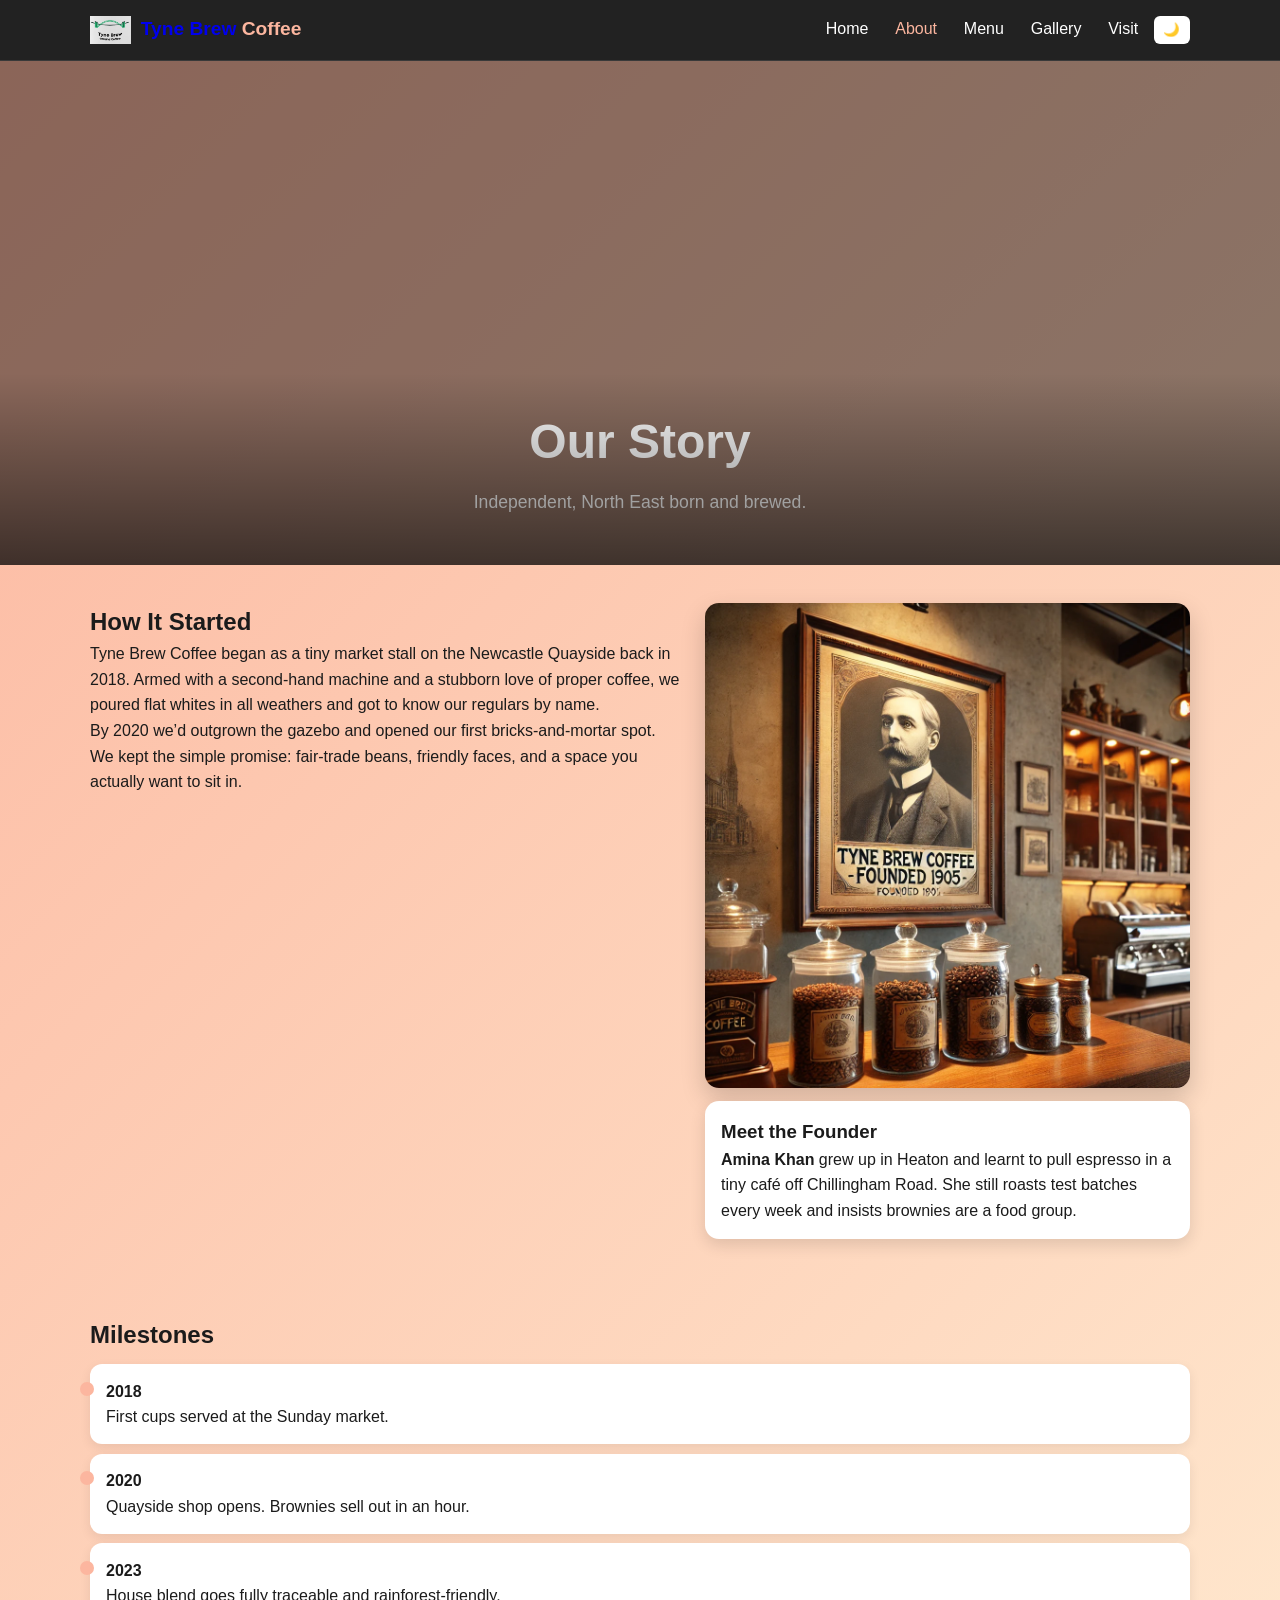
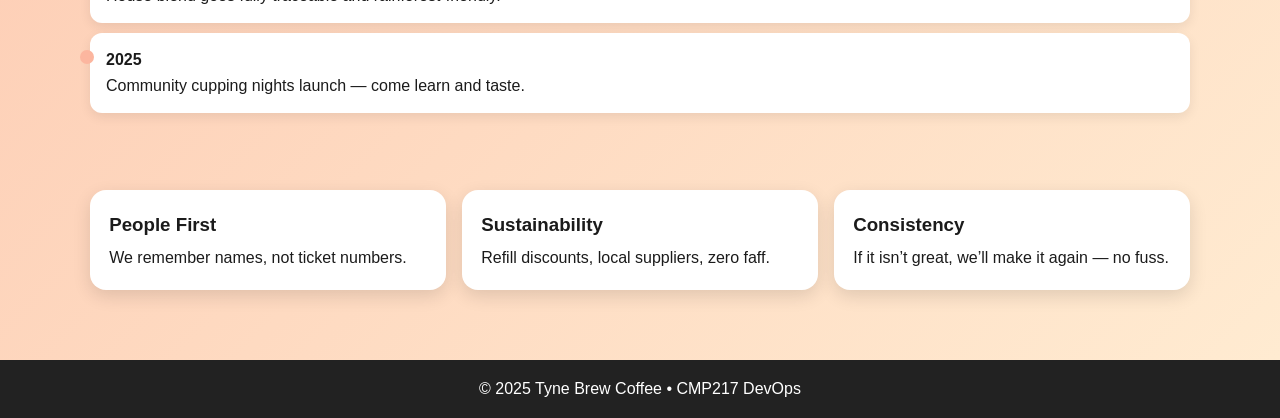
==== about.html @ 35b34dc0 "Initial commit - CMP217 Tyne Brew Coffee site" ====
<!DOCTYPE html>
<html lang="en-GB">
<head>
  <meta charset="utf-8" />
  <meta name="viewport" content="width=device-width,initial-scale=1" />
  <title>About – Tyne Brew Coffee</title>
  <link rel="stylesheet" href="assets/style.css" />
  <script defer src="assets/app.js"></script>
</head>
<body>
  <header class="site-header">
    <div class="wrap head">
      <a class="logo" href="index.html">
        <img src="images/logo.png" alt="Tyne Brew Coffee logo" class="logo-img">
        <span>Tyne Brew <strong>Coffee</strong></span>
      </a>
      <nav class="nav">
        <a href="index.html">Home</a>
        <a href="about.html" class="active">About</a>
        <a href="index.html#menu">Menu</a>
        <a href="index.html#gallery">Gallery</a>
        <a href="index.html#visit">Visit</a>
        <button id="themeToggle" aria-label="Toggle theme" title="Toggle light/dark">🌙</button>
      </nav>
    </div>
  </header>

  <!-- hero banner: swap founder or shop photo if you wish -->
  <section class="sub-hero" style="--hero:url('images/founder.png')">
    <div class="wrap sub-hero-inner">
      <h1>Our Story</h1>
      <p>Independent, North East born and brewed.</p>
    </div>
    <div class="gradient"></div>
  </section>

  <main>
    <section class="section about-grid">
      <div class="wrap grid-2">
        <div>
          <h2>How It Started</h2>
          <p>Tyne Brew Coffee began as a tiny market stall on the Newcastle Quayside back in 2018. Armed with a second-hand machine and a stubborn love of proper coffee, we poured flat whites in all weathers and got to know our regulars by name.</p>
          <p>By 2020 we’d outgrown the gazebo and opened our first bricks-and-mortar spot. We kept the simple promise: fair-trade beans, friendly faces, and a space you actually want to sit in.</p>
        </div>
        <div class="founder">
          <img src="images/founder.png" alt="Tyne Brew Coffee founder portrait">
          <div class="founder-card">
            <h3>Meet the Founder</h3>
            <p><strong>Amina Khan</strong> grew up in Heaton and learnt to pull espresso in a tiny café off Chillingham Road. She still roasts test batches every week and insists brownies are a food group.</p>
          </div>
        </div>
      </div>
    </section>

    <section class="section timeline">
      <div class="wrap">
        <h2>Milestones</h2>
        <ol class="steps">
          <li><span class="step-dot"></span><h4>2018</h4><p>First cups served at the Sunday market.</p></li>
          <li><span class="step-dot"></span><h4>2020</h4><p>Quayside shop opens. Brownies sell out in an hour.</p></li>
          <li><span class="step-dot"></span><h4>2023</h4><p>House blend goes fully traceable and rainforest-friendly.</p></li>
          <li><span class="step-dot"></span><h4>2025</h4><p>Community cupping nights launch — come learn and taste.</p></li>
        </ol>
      </div>
    </section>

    <section class="section values">
      <div class="wrap grid-3">
        <article class="pill"><h3>People First</h3><p>We remember names, not ticket numbers.</p></article>
        <article class="pill"><h3>Sustainability</h3><p>Refill discounts, local suppliers, zero faff.</p></article>
        <article class="pill"><h3>Consistency</h3><p>If it isn’t great, we’ll make it again — no fuss.</p></article>
      </div>
    </section>
  </main>

  <footer class="site-footer">
    <div class="wrap">
      <p>© 2025 Tyne Brew Coffee • CMP217 DevOps</p>
    </div>
  </footer>
</body>
</html>
---- assets/style.css ----
/* base */
*{margin:0;padding:0;box-sizing:border-box}
body{font-family:"Segoe UI",Tahoma,Geneva,Verdana,sans-serif;background:linear-gradient(135deg,#fcb69f,#ffecd2);color:#1b1b1b;line-height:1.6}
.wrap{width:min(1100px,92%);margin:0 auto}
a{text-decoration:none}

/* header */
.site-header{background:#222;color:#fff;position:sticky;top:0;z-index:1000;border-bottom:1px solid rgba(255,255,255,.1)}
.head{display:flex;justify-content:space-between;align-items:center;padding:.9rem 0}
.logo{display:flex;align-items:center;gap:.6rem;font-weight:800;font-size:1.2rem}
.logo-img{height:28px;width:auto}
.logo strong{color:#fcb69f}
.nav a{margin:0 .7rem;color:#fff;transition:.25s}
.nav a.active,.nav a:hover{color:#fcb69f}
.nav button{background:#fff;border:none;border-radius:6px;padding:.4rem .6rem;cursor:pointer}

/* hero */
.hero,.sub-hero{min-height:56vh;display:flex;align-items:flex-end;justify-content:center;text-align:center;color:#fff;background-size:cover;background-position:center;position:relative}
.hero::before,.sub-hero::before{content:"";position:absolute;inset:0;background:rgba(0,0,0,.45)}
.hero-inner,.sub-hero-inner{position:relative;padding:3rem 1rem}
.hero h1,.sub-hero h1{font-size:3rem;margin-bottom:.5rem}
.hero p,.sub-hero p{font-size:1.1rem;max-width:620px;margin:0 auto}
.btn{display:inline-block;margin-top:1rem;padding:.8rem 1.2rem;border-radius:30px;font-weight:600;transition:.25s}
.btn-primary{background:#fff;color:#333}.btn-primary:hover{background:#fcb69f;color:#fff}
.btn-ghost{border:2px solid #fff;color:#fff}.btn-ghost:hover{background:#fff;color:#333}
.gradient{position:absolute;inset:auto 0 0 0;height:38%;background:linear-gradient(180deg,transparent,rgba(0,0,0,.55))}

/* sections */
.section{padding:2.4rem 0}
.muted{color:#555}

/* highlights & values */
.grid-3{display:grid;grid-template-columns:repeat(auto-fit,minmax(220px,1fr));gap:1rem}
.pill{background:#fff;border-radius:16px;padding:1.2rem;box-shadow:0 6px 18px rgba(0,0,0,.12)}
.pill h3{margin:.1rem 0 .3rem}

/* menu */
.menu .cards{display:grid;grid-template-columns:repeat(auto-fit,minmax(220px,1fr));gap:1rem;margin-top:1rem}
.card{background:#fff;border-radius:16px;padding:1.2rem;box-shadow:0 6px 16px rgba(0,0,0,.12);position:relative}
.card .price{position:absolute;top:1rem;right:1rem;background:#fcb69f;color:#fff;border-radius:8px;padding:.2rem .6rem;font-weight:700}

/* gallery masonry */
.masonry{column-count:1;column-gap:1rem}
@media(min-width:580px){.masonry{column-count:2}}
@media(min-width:900px){.masonry{column-count:3}}
.masonry img{width:100%;margin:0 0 1rem;border-radius:12px;cursor:pointer;transition:transform .2s,box-shadow .2s}
.masonry img:hover{transform:translateY(-3px);box-shadow:0 12px 24px rgba(0,0,0,.25)}

/* testimonials slider */
.testimonials h2{text-align:left}
.slider{position:relative;min-height:90px;margin-top:1rem;overflow:hidden}
.slider blockquote{opacity:0;transform:translateY(10px);transition:.4s;position:absolute;inset:0;display:flex;align-items:center}
.slider blockquote.active{opacity:1;transform:none}
blockquote{font-size:1.05rem;background:#fff;border-left:6px solid #fcb69f;padding:1rem 1.2rem;border-radius:12px;box-shadow:0 6px 16px rgba(0,0,0,.08)}
cite{display:block;margin-left:.4rem;color:#666;margin-top:.4rem}

/* visit */
.visit-inner{display:grid;grid-template-columns:1fr 1fr;gap:1.5rem}
.badges span{display:inline-block;background:#fcb69f;color:#fff;padding:.35rem .7rem;margin:.2rem;border-radius:6px}
.map{width:100%;height:300px;border:0;border-radius:12px}

/* about page */
.grid-2{display:grid;grid-template-columns:1.1fr .9fr;gap:1.4rem}
.founder{display:grid;gap:.8rem;align-content:start}
.founder img{width:100%;border-radius:14px;box-shadow:0 10px 24px rgba(0,0,0,.18)}
.founder-card{background:#fff;border-radius:14px;padding:1rem;box-shadow:0 6px 16px rgba(0,0,0,.12)}
.timeline h2{margin-bottom:.6rem}
.steps{list-style:none;margin-top:.6rem;display:grid;gap:.6rem}
.steps li{background:#fff;border-radius:12px;padding:.9rem 1rem;position:relative;box-shadow:0 4px 12px rgba(0,0,0,.08)}
.step-dot{position:absolute;left:-10px;top:1.1rem;height:14px;width:14px;border-radius:50%;background:#fcb69f}

/* lightbox */
.lightbox{position:fixed;inset:0;background:rgba(0,0,0,.9);display:none;align-items:center;justify-content:center;z-index:2000}
.lightbox img{max-width:92vw;max-height:82vh;border-radius:12px;box-shadow:0 8px 24px rgba(0,0,0,.5)}
.lb-btn{position:absolute;background:rgba(255,255,255,.2);border:none;color:#fff;font-size:2rem;padding:.4rem .8rem;cursor:pointer;border-radius:8px;backdrop-filter:blur(6px)}
.lb-btn:hover{background:rgba(255,255,255,.35)}
.lb-btn.close{top:20px;right:20px}.lb-btn.prev{left:20px}.lb-btn.next{right:20px}

/* footer */
.site-footer{background:#222;color:#fff;text-align:center;padding:1rem;margin-top:2rem}

/* light mode */
.light-mode{background:linear-gradient(135deg,#fff9c4,#ffe0b2);color:#222}
.light-mode .site-footer{background:#fcb69f}
.light-mode .site-header{background:#fcb69f}
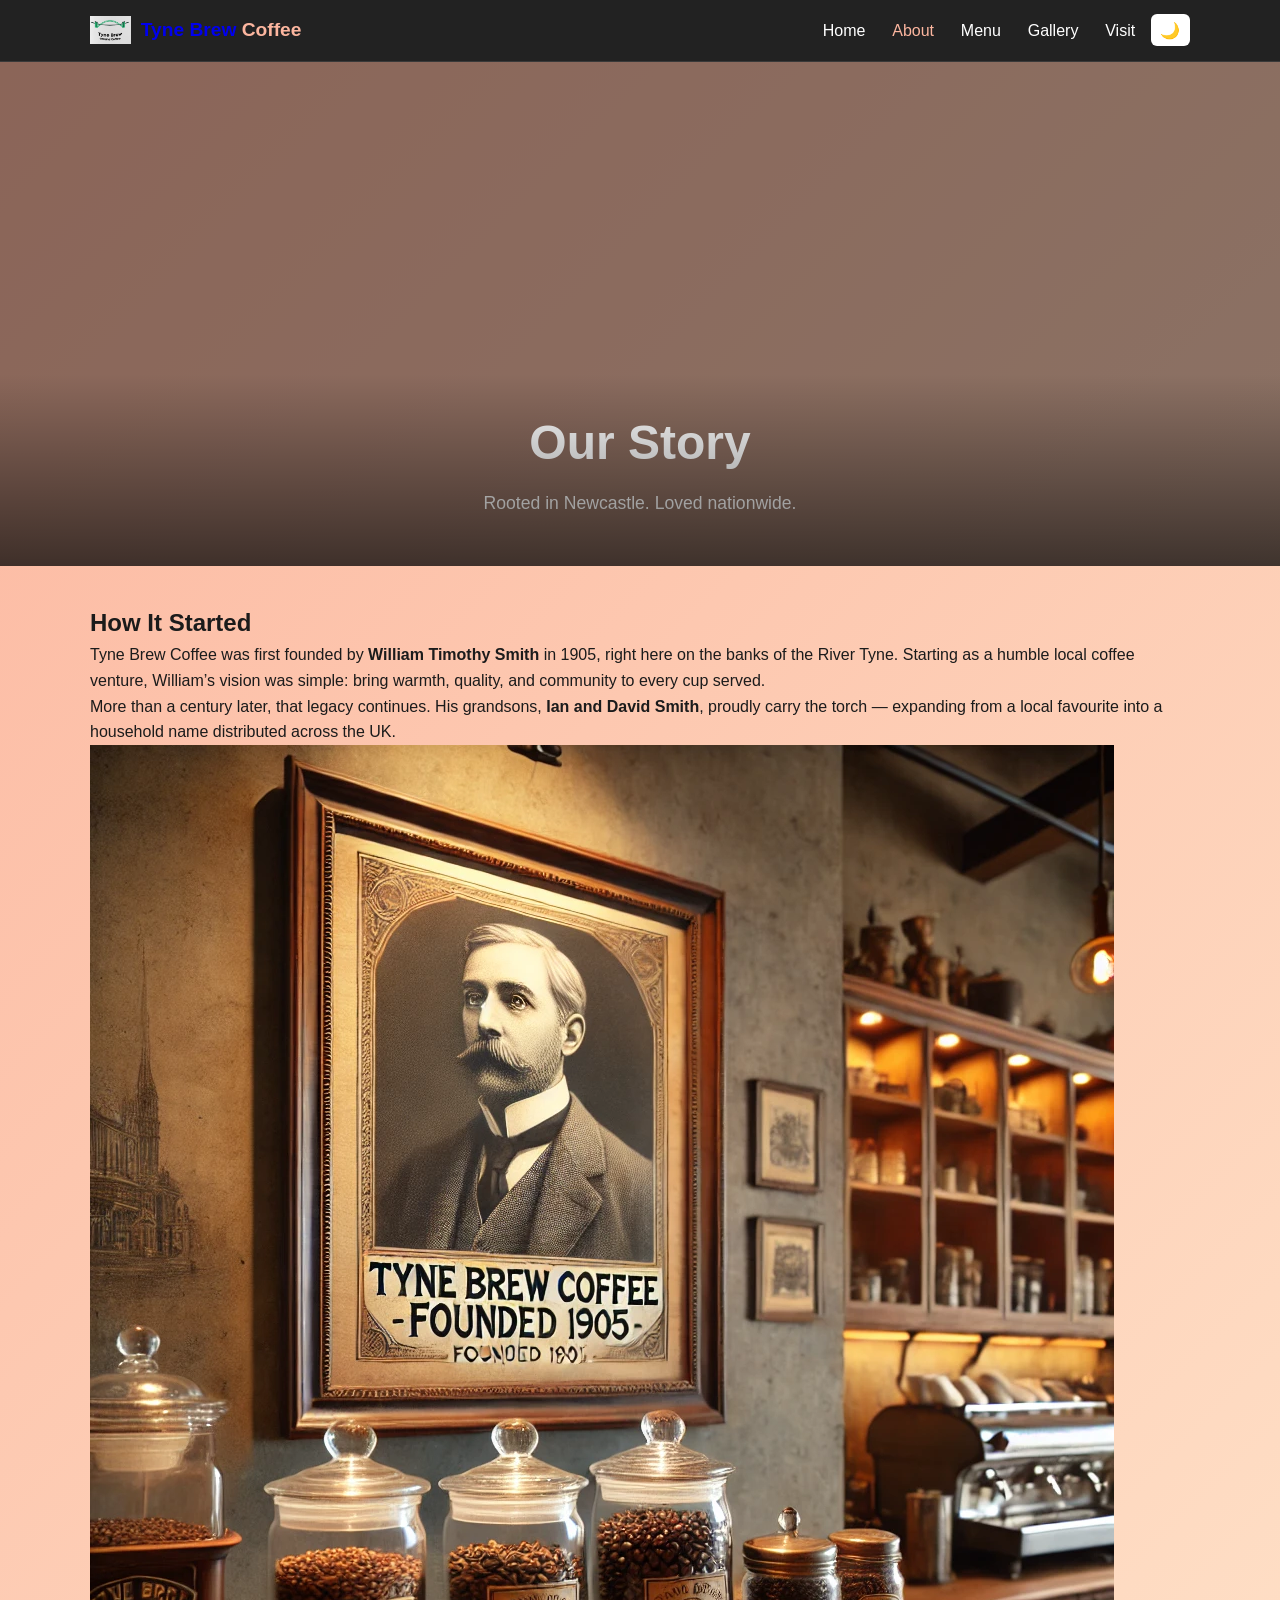
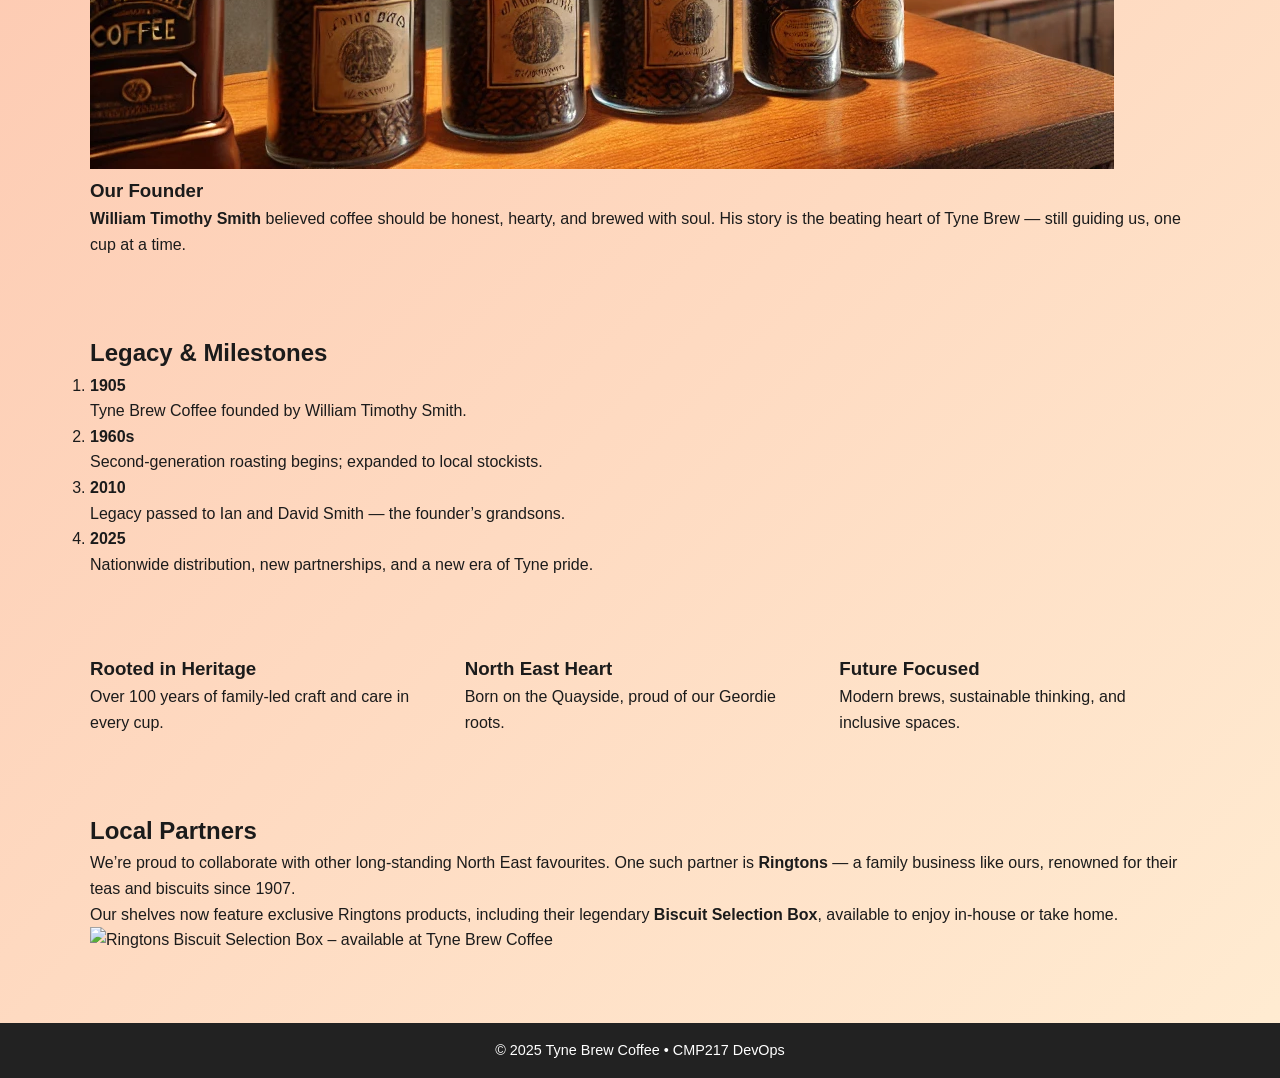
==== commit a34dac4a: "Updated website with new product page and enhanced style" ====
--- a/about.html
+++ b/about.html
@@ -25,50 +25,76 @@
     </div>
   </header>
 
-  <!-- hero banner: swap founder or shop photo if you wish -->
-  <section class="sub-hero" style="--hero:url('images/founder.png')">
+  <!-- Hero banner using founder image -->
+  <section class="sub-hero" style="--hero:url('images/founder.png')" aria-label="Our Story">
     <div class="wrap sub-hero-inner">
       <h1>Our Story</h1>
-      <p>Independent, North East born and brewed.</p>
+      <p>Rooted in Newcastle. Loved nationwide.</p>
     </div>
     <div class="gradient"></div>
   </section>
 
   <main>
-    <section class="section about-grid">
+    <!-- Founder Section -->
+    <section class="section about-grid" aria-label="Founder's Story">
       <div class="wrap grid-2">
         <div>
           <h2>How It Started</h2>
-          <p>Tyne Brew Coffee began as a tiny market stall on the Newcastle Quayside back in 2018. Armed with a second-hand machine and a stubborn love of proper coffee, we poured flat whites in all weathers and got to know our regulars by name.</p>
-          <p>By 2020 we’d outgrown the gazebo and opened our first bricks-and-mortar spot. We kept the simple promise: fair-trade beans, friendly faces, and a space you actually want to sit in.</p>
+          <p>Tyne Brew Coffee was first founded by <strong>William Timothy Smith</strong> in 1905, right here on the banks of the River Tyne. Starting as a humble local coffee venture, William’s vision was simple: bring warmth, quality, and community to every cup served.</p>
+          <p>More than a century later, that legacy continues. His grandsons, <strong>Ian and David Smith</strong>, proudly carry the torch — expanding from a local favourite into a household name distributed across the UK.</p>
         </div>
         <div class="founder">
-          <img src="images/founder.png" alt="Tyne Brew Coffee founder portrait">
+          <img src="images/founder.png" alt="Portrait of William Timothy Smith, founder of Tyne Brew Coffee">
           <div class="founder-card">
-            <h3>Meet the Founder</h3>
-            <p><strong>Amina Khan</strong> grew up in Heaton and learnt to pull espresso in a tiny café off Chillingham Road. She still roasts test batches every week and insists brownies are a food group.</p>
+            <h3>Our Founder</h3>
+            <p><strong>William Timothy Smith</strong> believed coffee should be honest, hearty, and brewed with soul. His story is the beating heart of Tyne Brew — still guiding us, one cup at a time.</p>
           </div>
         </div>
       </div>
     </section>
 
-    <section class="section timeline">
+    <!-- Timeline Section -->
+    <section class="section timeline" aria-label="Company Milestones">
       <div class="wrap">
-        <h2>Milestones</h2>
+        <h2>Legacy & Milestones</h2>
         <ol class="steps">
-          <li><span class="step-dot"></span><h4>2018</h4><p>First cups served at the Sunday market.</p></li>
-          <li><span class="step-dot"></span><h4>2020</h4><p>Quayside shop opens. Brownies sell out in an hour.</p></li>
-          <li><span class="step-dot"></span><h4>2023</h4><p>House blend goes fully traceable and rainforest-friendly.</p></li>
-          <li><span class="step-dot"></span><h4>2025</h4><p>Community cupping nights launch — come learn and taste.</p></li>
+          <li><span class="step-dot"></span><h4>1905</h4><p>Tyne Brew Coffee founded by William Timothy Smith.</p></li>
+          <li><span class="step-dot"></span><h4>1960s</h4><p>Second-generation roasting begins; expanded to local stockists.</p></li>
+          <li><span class="step-dot"></span><h4>2010</h4><p>Legacy passed to Ian and David Smith — the founder’s grandsons.</p></li>
+          <li><span class="step-dot"></span><h4>2025</h4><p>Nationwide distribution, new partnerships, and a new era of Tyne pride.</p></li>
         </ol>
       </div>
     </section>
 
-    <section class="section values">
+    <!-- Values Section -->
+    <section class="section values" aria-label="Core Values">
       <div class="wrap grid-3">
-        <article class="pill"><h3>People First</h3><p>We remember names, not ticket numbers.</p></article>
-        <article class="pill"><h3>Sustainability</h3><p>Refill discounts, local suppliers, zero faff.</p></article>
-        <article class="pill"><h3>Consistency</h3><p>If it isn’t great, we’ll make it again — no fuss.</p></article>
+        <article class="pill">
+          <h3>Rooted in Heritage</h3>
+          <p>Over 100 years of family-led craft and care in every cup.</p>
+        </article>
+        <article class="pill">
+          <h3>North East Heart</h3>
+          <p>Born on the Quayside, proud of our Geordie roots.</p>
+        </article>
+        <article class="pill">
+          <h3>Future Focused</h3>
+          <p>Modern brews, sustainable thinking, and inclusive spaces.</p>
+        </article>
+      </div>
+    </section>
+
+    <!-- Partners Section -->
+    <section class="section partners" aria-label="Ringtons Partnership">
+      <div class="wrap grid-2">
+        <div>
+          <h2>Local Partners</h2>
+          <p>We’re proud to collaborate with other long-standing North East favourites. One such partner is <strong>Ringtons</strong> — a family business like ours, renowned for their teas and biscuits since 1907.</p>
+          <p>Our shelves now feature exclusive Ringtons products, including their legendary <strong>Biscuit Selection Box</strong>, available to enjoy in-house or take home.</p>
+        </div>
+        <div>
+          <img src="images/rington_biscuit_box.png" alt="Ringtons Biscuit Selection Box – available at Tyne Brew Coffee" class="img-shadow">
+        </div>
       </div>
     </section>
   </main>
--- a/assets/style.css
+++ b/assets/style.css
@@ -1,85 +1,308 @@
 /* base */
-*{margin:0;padding:0;box-sizing:border-box}
-body{font-family:"Segoe UI",Tahoma,Geneva,Verdana,sans-serif;background:linear-gradient(135deg,#fcb69f,#ffecd2);color:#1b1b1b;line-height:1.6}
-.wrap{width:min(1100px,92%);margin:0 auto}
-a{text-decoration:none}
+* {
+  margin: 0;
+  padding: 0;
+  box-sizing: border-box;
+}
+
+body {
+  font-family: "Segoe UI", Tahoma, Geneva, Verdana, sans-serif;
+  background: linear-gradient(135deg, #fcb69f, #ffecd2);
+  color: #1b1b1b;
+  line-height: 1.6;
+  transition: background 0.3s ease, color 0.3s ease;
+}
+
+.wrap {
+  width: min(1100px, 92%);
+  margin: 0 auto;
+}
+
+a {
+  text-decoration: none;
+}
 
 /* header */
-.site-header{background:#222;color:#fff;position:sticky;top:0;z-index:1000;border-bottom:1px solid rgba(255,255,255,.1)}
-.head{display:flex;justify-content:space-between;align-items:center;padding:.9rem 0}
-.logo{display:flex;align-items:center;gap:.6rem;font-weight:800;font-size:1.2rem}
-.logo-img{height:28px;width:auto}
-.logo strong{color:#fcb69f}
-.nav a{margin:0 .7rem;color:#fff;transition:.25s}
-.nav a.active,.nav a:hover{color:#fcb69f}
-.nav button{background:#fff;border:none;border-radius:6px;padding:.4rem .6rem;cursor:pointer}
+.site-header {
+  background: #222;
+  color: #fff;
+  position: sticky;
+  top: 0;
+  z-index: 1000;
+  border-bottom: 1px solid rgba(255, 255, 255, 0.1);
+}
+
+.head {
+  display: flex;
+  justify-content: space-between;
+  align-items: center;
+  padding: 0.9rem 0;
+}
+
+.logo {
+  display: flex;
+  align-items: center;
+  gap: 0.6rem;
+  font-weight: 800;
+  font-size: 1.2rem;
+}
+
+.logo-img {
+  height: 28px;
+  width: auto;
+}
+
+.logo strong {
+  color: #fcb69f;
+}
+
+.nav a {
+  margin: 0 0.7rem;
+  color: #fff;
+  transition: 0.25s;
+}
+
+.nav a.active,
+.nav a:hover {
+  color: #fcb69f;
+}
+
+.nav button {
+  background: #fff;
+  border: none;
+  border-radius: 6px;
+  padding: 0.4rem 0.6rem;
+  cursor: pointer;
+  font-size: 1rem;
+}
 
 /* hero */
-.hero,.sub-hero{min-height:56vh;display:flex;align-items:flex-end;justify-content:center;text-align:center;color:#fff;background-size:cover;background-position:center;position:relative}
-.hero::before,.sub-hero::before{content:"";position:absolute;inset:0;background:rgba(0,0,0,.45)}
-.hero-inner,.sub-hero-inner{position:relative;padding:3rem 1rem}
-.hero h1,.sub-hero h1{font-size:3rem;margin-bottom:.5rem}
-.hero p,.sub-hero p{font-size:1.1rem;max-width:620px;margin:0 auto}
-.btn{display:inline-block;margin-top:1rem;padding:.8rem 1.2rem;border-radius:30px;font-weight:600;transition:.25s}
-.btn-primary{background:#fff;color:#333}.btn-primary:hover{background:#fcb69f;color:#fff}
-.btn-ghost{border:2px solid #fff;color:#fff}.btn-ghost:hover{background:#fff;color:#333}
-.gradient{position:absolute;inset:auto 0 0 0;height:38%;background:linear-gradient(180deg,transparent,rgba(0,0,0,.55))}
-
-/* sections */
-.section{padding:2.4rem 0}
-.muted{color:#555}
-
-/* highlights & values */
-.grid-3{display:grid;grid-template-columns:repeat(auto-fit,minmax(220px,1fr));gap:1rem}
-.pill{background:#fff;border-radius:16px;padding:1.2rem;box-shadow:0 6px 18px rgba(0,0,0,.12)}
-.pill h3{margin:.1rem 0 .3rem}
-
-/* menu */
-.menu .cards{display:grid;grid-template-columns:repeat(auto-fit,minmax(220px,1fr));gap:1rem;margin-top:1rem}
-.card{background:#fff;border-radius:16px;padding:1.2rem;box-shadow:0 6px 16px rgba(0,0,0,.12);position:relative}
-.card .price{position:absolute;top:1rem;right:1rem;background:#fcb69f;color:#fff;border-radius:8px;padding:.2rem .6rem;font-weight:700}
-
-/* gallery masonry */
-.masonry{column-count:1;column-gap:1rem}
-@media(min-width:580px){.masonry{column-count:2}}
-@media(min-width:900px){.masonry{column-count:3}}
-.masonry img{width:100%;margin:0 0 1rem;border-radius:12px;cursor:pointer;transition:transform .2s,box-shadow .2s}
-.masonry img:hover{transform:translateY(-3px);box-shadow:0 12px 24px rgba(0,0,0,.25)}
-
-/* testimonials slider */
-.testimonials h2{text-align:left}
-.slider{position:relative;min-height:90px;margin-top:1rem;overflow:hidden}
-.slider blockquote{opacity:0;transform:translateY(10px);transition:.4s;position:absolute;inset:0;display:flex;align-items:center}
-.slider blockquote.active{opacity:1;transform:none}
-blockquote{font-size:1.05rem;background:#fff;border-left:6px solid #fcb69f;padding:1rem 1.2rem;border-radius:12px;box-shadow:0 6px 16px rgba(0,0,0,.08)}
-cite{display:block;margin-left:.4rem;color:#666;margin-top:.4rem}
-
-/* visit */
-.visit-inner{display:grid;grid-template-columns:1fr 1fr;gap:1.5rem}
-.badges span{display:inline-block;background:#fcb69f;color:#fff;padding:.35rem .7rem;margin:.2rem;border-radius:6px}
-.map{width:100%;height:300px;border:0;border-radius:12px}
-
-/* about page */
-.grid-2{display:grid;grid-template-columns:1.1fr .9fr;gap:1.4rem}
-.founder{display:grid;gap:.8rem;align-content:start}
-.founder img{width:100%;border-radius:14px;box-shadow:0 10px 24px rgba(0,0,0,.18)}
-.founder-card{background:#fff;border-radius:14px;padding:1rem;box-shadow:0 6px 16px rgba(0,0,0,.12)}
-.timeline h2{margin-bottom:.6rem}
-.steps{list-style:none;margin-top:.6rem;display:grid;gap:.6rem}
-.steps li{background:#fff;border-radius:12px;padding:.9rem 1rem;position:relative;box-shadow:0 4px 12px rgba(0,0,0,.08)}
-.step-dot{position:absolute;left:-10px;top:1.1rem;height:14px;width:14px;border-radius:50%;background:#fcb69f}
-
-/* lightbox */
-.lightbox{position:fixed;inset:0;background:rgba(0,0,0,.9);display:none;align-items:center;justify-content:center;z-index:2000}
-.lightbox img{max-width:92vw;max-height:82vh;border-radius:12px;box-shadow:0 8px 24px rgba(0,0,0,.5)}
-.lb-btn{position:absolute;background:rgba(255,255,255,.2);border:none;color:#fff;font-size:2rem;padding:.4rem .8rem;cursor:pointer;border-radius:8px;backdrop-filter:blur(6px)}
-.lb-btn:hover{background:rgba(255,255,255,.35)}
-.lb-btn.close{top:20px;right:20px}.lb-btn.prev{left:20px}.lb-btn.next{right:20px}
+.hero,
+.sub-hero {
+  min-height: 56vh;
+  display: flex;
+  align-items: flex-end;
+  justify-content: center;
+  text-align: center;
+  color: #fff;
+  background-size: cover;
+  background-position: center;
+  position: relative;
+}
+
+.hero::before,
+.sub-hero::before {
+  content: "";
+  position: absolute;
+  inset: 0;
+  background: rgba(0, 0, 0, 0.45);
+}
+
+.hero-inner,
+.sub-hero-inner {
+  position: relative;
+  padding: 3rem 1rem;
+}
+
+.hero h1,
+.sub-hero h1 {
+  font-size: 3rem;
+  margin-bottom: 0.5rem;
+}
+
+.hero p,
+.sub-hero p {
+  font-size: 1.1rem;
+  max-width: 620px;
+  margin: 0 auto;
+}
+
+.gradient {
+  position: absolute;
+  inset: auto 0 0 0;
+  height: 38%;
+  background: linear-gradient(180deg, transparent, rgba(0, 0, 0, 0.55));
+}
+
+/* buttons */
+.btn {
+  display: inline-block;
+  margin-top: 1rem;
+  padding: 0.8rem 1.2rem;
+  border-radius: 30px;
+  font-weight: 600;
+  transition: 0.25s;
+  text-align: center;
+}
+
+.btn-primary {
+  background: #fff;
+  color: #333;
+}
+
+.btn-primary:hover {
+  background: #fcb69f;
+  color: #fff;
+}
+
+.btn-ghost {
+  border: 2px solid #fff;
+  color: #fff;
+}
+
+.btn-ghost:hover {
+  background: #fff;
+  color: #333;
+}
+
+/* section spacing */
+.section {
+  padding: 2.4rem 0;
+}
+
+.muted {
+  color: #555;
+}
+
+/* grid layout */
+.grid-3 {
+  display: grid;
+  grid-template-columns: repeat(auto-fit, minmax(220px, 1fr));
+  gap: 1.5rem;
+}
+
+/* product cards */
+.product-card {
+  background: #fff;
+  border-radius: 16px;
+  padding: 1rem;
+  text-align: center;
+  transition: transform 0.3s ease, box-shadow 0.3s ease;
+  box-shadow: 0 6px 12px rgba(0, 0, 0, 0.1);
+}
+
+.product-card:hover {
+  transform: translateY(-6px);
+  box-shadow: 0 12px 24px rgba(0, 0, 0, 0.2);
+}
+
+.product-card img {
+  max-width: 100%;
+  height: auto;
+  border-radius: 12px;
+  margin-bottom: 1rem;
+  cursor: pointer;
+}
+
+.product-card h3 {
+  font-size: 1.2rem;
+  margin-bottom: 0.5rem;
+  color: #f36f6f;
+}
+
+.product-card p {
+  font-size: 0.95rem;
+  color: #444;
+}
+
+/* filter buttons */
+.filters {
+  margin-bottom: 1.5rem;
+  display: flex;
+  justify-content: center;
+  flex-wrap: wrap;
+  gap: 0.8rem;
+}
+
+.filter-btn {
+  padding: 0.5rem 1rem;
+  border-radius: 20px;
+  border: none;
+  background: #fcb69f;
+  color: #fff;
+  font-weight: bold;
+  cursor: pointer;
+  transition: background 0.3s;
+}
+
+.filter-btn:hover,
+.filter-btn.active {
+  background: #f36f6f;
+}
+
+/* lightbox styling */
+.lightbox {
+  display: none;
+  position: fixed;
+  inset: 0;
+  background: rgba(0, 0, 0, 0.9);
+  justify-content: center;
+  align-items: center;
+  z-index: 9999;
+  padding: 1rem;
+}
+
+.lightbox img {
+  max-width: 90%;
+  max-height: 90%;
+  border-radius: 10px;
+  box-shadow: 0 0 20px rgba(255, 255, 255, 0.2);
+  animation: zoomIn 0.3s ease;
+}
+
+@keyframes zoomIn {
+  from {
+    transform: scale(0.85);
+    opacity: 0;
+  }
+  to {
+    transform: scale(1);
+    opacity: 1;
+  }
+}
 
 /* footer */
-.site-footer{background:#222;color:#fff;text-align:center;padding:1rem;margin-top:2rem}
+.site-footer {
+  background: #222;
+  color: #fff;
+  text-align: center;
+  padding: 1rem;
+  margin-top: 2rem;
+  font-size: 0.9rem;
+}
 
 /* light mode */
-.light-mode{background:linear-gradient(135deg,#fff9c4,#ffe0b2);color:#222}
-.light-mode .site-footer{background:#fcb69f}
-.light-mode .site-header{background:#fcb69f}
+.light-mode {
+  background: linear-gradient(135deg, #fff9c4, #ffe0b2);
+  color: #222;
+}
+
+.light-mode .site-footer {
+  background: #fcb69f;
+}
+
+.light-mode .site-header {
+  background: #fcb69f;
+}
+
+.light-mode .btn-primary {
+  background: #222;
+  color: #fff;
+}
+
+.light-mode .btn-primary:hover {
+  background: #f36f6f;
+}
+
+.light-mode .product-card {
+  background: #fff8f1;
+}
+
+.light-mode .filter-btn {
+  background: #ffb997;
+}
+
+.light-mode .filter-btn:hover,
+.light-mode .filter-btn.active {
+  background: #f36f6f;
+}
